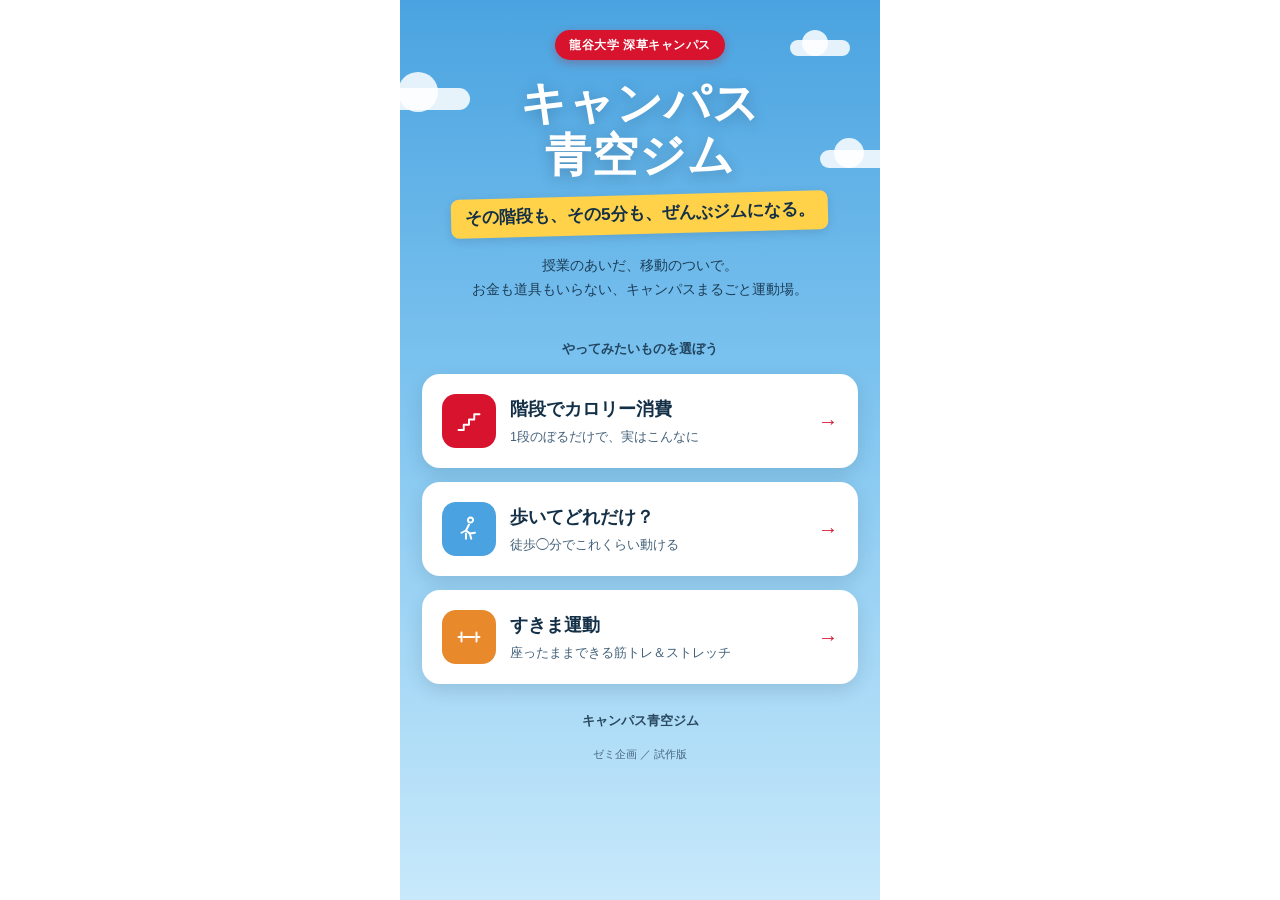
==== index.html @ 2e0bf1ea "Add files via upload" ====
<!DOCTYPE html>
<html lang="ja">
<head>
<meta charset="UTF-8">
<meta name="viewport" content="width=device-width, initial-scale=1.0">
<title>キャンパス青空ジム</title>
<link rel="stylesheet" href="campus.css">
</head>
<body>

<div class="sky">
  <div class="cloud cloud-1"></div>
  <div class="cloud cloud-2"></div>
  <div class="cloud cloud-3"></div>

  <header class="top">
    <div class="badge">龍谷大学 深草キャンパス</div>
    <h1 class="title">キャンパス<br>青空ジム</h1>
    <p class="catch">その階段も、その5分も、ぜんぶジムになる。</p>
    <p class="lead">授業のあいだ、移動のついで。<br>お金も道具もいらない、キャンパスまるごと運動場。</p>
  </header>

  <main class="menu">
    <p class="menu-label">やってみたいものを選ぼう</p>

    <a href="stairs.html" class="mbtn mbtn-stairs">
      <span class="mbtn-icon" aria-hidden="true">
        <svg viewBox="0 0 40 40" fill="none" stroke="currentColor" stroke-width="2.6" stroke-linecap="round" stroke-linejoin="round">
          <path d="M6 32h7v-7h7v-7h7v-7h7"/>
        </svg>
      </span>
      <span class="mbtn-text">
        <span class="mbtn-title">階段でカロリー消費</span>
        <span class="mbtn-sub">1段のぼるだけで、実はこんなに</span>
      </span>
      <span class="mbtn-arrow" aria-hidden="true">→</span>
    </a>

    <a href="walk.html" class="mbtn mbtn-walk">
      <span class="mbtn-icon" aria-hidden="true">
        <svg viewBox="0 0 40 40" fill="none" stroke="currentColor" stroke-width="2.6" stroke-linecap="round" stroke-linejoin="round">
          <circle cx="22" cy="8" r="3.4"/>
          <path d="M20 14l-4 8 5 4 2 7"/>
          <path d="M16 22l-6 3"/>
          <path d="M21 26l7-1"/>
          <path d="M16 33l0-7"/>
        </svg>
      </span>
      <span class="mbtn-text">
        <span class="mbtn-title">歩いてどれだけ？</span>
        <span class="mbtn-sub">徒歩◯分でこれくらい動ける</span>
      </span>
      <span class="mbtn-arrow" aria-hidden="true">→</span>
    </a>

    <a href="sukima.html" class="mbtn mbtn-training">
      <span class="mbtn-icon" aria-hidden="true">
        <svg viewBox="0 0 40 40" fill="none" stroke="currentColor" stroke-width="2.6" stroke-linecap="round" stroke-linejoin="round">
          <path d="M6 20h4M30 20h4"/>
          <path d="M10 14v12M30 14v12"/>
          <path d="M13 20h14"/>
        </svg>
      </span>
      <span class="mbtn-text">
        <span class="mbtn-title">すきま運動</span>
        <span class="mbtn-sub">座ったままできる筋トレ＆ストレッチ</span>
      </span>
      <span class="mbtn-arrow" aria-hidden="true">→</span>
    </a>
  </main>

  <footer class="foot">
    <p>キャンパス青空ジム</p>
    <p class="foot-note">ゼミ企画 ／ 試作版</p>
  </footer>
</div>

</body>
</html>
---- campus.css ----
:root {
  /* 青空ベース */
  --sky-top: #4aa3e0;
  --sky-mid: #7cc3ef;
  --sky-low: #c8e9fb;
  /* 龍谷レッド（アクセント） */
  --ryu-red: #d7132e;
  --ryu-red-dark: #b30f26;
  /* 補助色 */
  --ink: #143047;
  --ink-soft: #43617a;
  --white: #ffffff;
  --card: #ffffff;
  --sun: #ffd24a;
}

* { box-sizing: border-box; }

html, body { margin: 0; padding: 0; }

body {
  font-family: "Hiragino Sans", "Yu Gothic", "Hiragino Kaku Gothic ProN", sans-serif;
  color: var(--ink);
  line-height: 1.7;
  -webkit-font-smoothing: antialiased;
}

a { text-decoration: none; color: inherit; }

/* 空のグラデ背景。スマホ縦を前提に、中央寄せで最大幅を絞る */
.sky {
  min-height: 100vh;
  max-width: 480px;
  margin: 0 auto;
  padding: 0 22px 40px;
  position: relative;
  overflow: hidden;
  background: linear-gradient(180deg, var(--sky-top) 0%, var(--sky-mid) 42%, var(--sky-low) 100%);
}

/* ふわっと浮かぶ雲 */
.cloud {
  position: absolute;
  background: rgba(255,255,255,0.85);
  border-radius: 100px;
  filter: blur(0.4px);
  pointer-events: none;
}
.cloud::before, .cloud::after {
  content: "";
  position: absolute;
  background: rgba(255,255,255,0.85);
  border-radius: 100px;
}
.cloud-1 { width: 90px; height: 22px; top: 88px; left: -20px; animation: drift 26s linear infinite; }
.cloud-1::before { width: 40px; height: 40px; top: -16px; left: 18px; }
.cloud-2 { width: 70px; height: 18px; top: 150px; right: -10px; animation: drift2 32s linear infinite; }
.cloud-2::before { width: 30px; height: 30px; top: -12px; left: 14px; }
.cloud-3 { width: 60px; height: 16px; top: 40px; right: 30px; animation: drift2 40s linear infinite; }
.cloud-3::before { width: 26px; height: 26px; top: -10px; left: 12px; }

@keyframes drift {
  from { transform: translateX(0); }
  to { transform: translateX(520px); }
}
@keyframes drift2 {
  from { transform: translateX(0); }
  to { transform: translateX(-520px); }
}

@media (prefers-reduced-motion: reduce) {
  .cloud { animation: none !important; }
}

/* ヘッダー（ヒーロー） */
.top {
  position: relative;
  z-index: 2;
  padding: 30px 4px 22px;
  text-align: center;
}

.badge {
  display: inline-block;
  background: var(--ryu-red);
  color: var(--white);
  font-size: 12px;
  font-weight: 700;
  letter-spacing: 0.5px;
  padding: 5px 14px;
  border-radius: 999px;
  box-shadow: 0 3px 10px rgba(179,15,38,0.3);
}

.title {
  font-size: 46px;
  font-weight: 900;
  line-height: 1.12;
  margin: 18px 0 14px;
  color: var(--white);
  letter-spacing: 1px;
  text-shadow: 0 3px 14px rgba(20,48,71,0.28);
}

.catch {
  font-size: 17px;
  font-weight: 800;
  color: var(--ink);
  margin: 0 0 14px;
  background: var(--sun);
  display: inline-block;
  padding: 5px 14px;
  border-radius: 8px;
  transform: rotate(-1.5deg);
  box-shadow: 0 3px 10px rgba(20,48,71,0.15);
}

.lead {
  font-size: 14px;
  color: var(--ink);
  margin: 6px 0 0;
  opacity: 0.9;
}

/* メニュー */
.menu {
  position: relative;
  z-index: 2;
  margin-top: 14px;
}

.menu-label {
  font-size: 13px;
  font-weight: 700;
  color: var(--ink);
  text-align: center;
  margin: 0 0 14px;
  opacity: 0.85;
}

/* 大きな縦並びボタン */
.mbtn {
  display: flex;
  align-items: center;
  gap: 14px;
  background: var(--card);
  border-radius: 18px;
  padding: 18px 18px;
  margin-bottom: 14px;
  box-shadow: 0 6px 18px rgba(20,48,71,0.14);
  border: 2px solid transparent;
  transition: transform 0.16s ease, box-shadow 0.16s ease, border-color 0.16s ease;
}

.mbtn:active {
  transform: scale(0.98);
}

@media (hover: hover) {
  .mbtn:hover {
    transform: translateY(-3px);
    box-shadow: 0 12px 24px rgba(20,48,71,0.2);
    border-color: var(--ryu-red);
  }
}

.mbtn-icon {
  flex-shrink: 0;
  width: 54px;
  height: 54px;
  border-radius: 14px;
  display: flex;
  align-items: center;
  justify-content: center;
  color: var(--white);
}
.mbtn-icon svg { width: 30px; height: 30px; }

.mbtn-stairs .mbtn-icon { background: var(--ryu-red); }
.mbtn-walk .mbtn-icon { background: var(--sky-top); }
.mbtn-training .mbtn-icon { background: #e8892b; }
.mbtn-stretch .mbtn-icon { background: #3aa88a; }

.mbtn-text {
  flex: 1;
  display: flex;
  flex-direction: column;
  gap: 2px;
}

.mbtn-title {
  font-size: 18px;
  font-weight: 800;
  color: var(--ink);
}

.mbtn-sub {
  font-size: 12.5px;
  color: var(--ink-soft);
}

.mbtn-arrow {
  flex-shrink: 0;
  font-size: 20px;
  font-weight: 700;
  color: var(--ryu-red);
}

/* フッター */
.foot {
  position: relative;
  z-index: 2;
  text-align: center;
  margin-top: 26px;
  font-size: 13px;
  font-weight: 700;
  color: var(--ink);
  opacity: 0.85;
}
.foot-note {
  font-size: 11px;
  font-weight: 500;
  opacity: 0.8;
  margin-top: 2px;
}

/* ============================================
   下位ページ共通（階段・歩く・すきま運動）
   ============================================ */

.page { padding-bottom: 30px; }

/* ページ見出し */
.phead {
  position: relative;
  z-index: 2;
  text-align: center;
  padding: 18px 4px 20px;
}

.back {
  position: absolute;
  top: 18px;
  left: 0;
  font-size: 14px;
  font-weight: 700;
  color: var(--white);
  background: rgba(20,48,71,0.22);
  padding: 6px 14px;
  border-radius: 999px;
}

.phead-icon {
  width: 62px;
  height: 62px;
  border-radius: 16px;
  display: flex;
  align-items: center;
  justify-content: center;
  color: var(--white);
  margin: 40px auto 14px;
  box-shadow: 0 6px 16px rgba(20,48,71,0.2);
}
.phead-icon svg { width: 34px; height: 34px; }
.phead-icon-stairs { background: var(--ryu-red); }
.phead-icon-walk { background: var(--sky-top); }
.phead-icon-training { background: #e8892b; }

.ptitle {
  font-size: 27px;
  font-weight: 900;
  color: var(--white);
  margin: 0 0 12px;
  text-shadow: 0 2px 10px rgba(20,48,71,0.25);
}

.psub {
  font-size: 14px;
  color: var(--ink);
  margin: 0;
  opacity: 0.92;
}

/* 本文 */
.pbody {
  position: relative;
  z-index: 2;
}

.card-plain, .card-accent, .card-slider {
  background: var(--white);
  border-radius: 18px;
  padding: 22px 20px;
  margin-bottom: 16px;
  box-shadow: 0 6px 18px rgba(20,48,71,0.14);
}

.card-accent {
  background: #fff6da;
  border: 2px solid var(--sun);
}

.sec-h {
  font-size: 18px;
  font-weight: 800;
  color: var(--ink);
  margin: 0 0 6px;
}
.sec-h-w {
  font-size: 16px;
  font-weight: 800;
  color: var(--ink);
  margin: 0 0 8px;
}
.sec-note {
  font-size: 12.5px;
  color: var(--ink-soft);
  margin: 0 0 16px;
}

/* 階段の行 */
.stair-row {
  display: flex;
  align-items: center;
  gap: 12px;
  padding: 12px 0;
  border-top: 1px solid #eef3f7;
}
.stair-row:first-of-type { border-top: none; }

.stair-floor {
  flex-shrink: 0;
  width: 56px;
  font-size: 15px;
  font-weight: 800;
  color: var(--ryu-red);
}
.stair-kcal {
  flex-shrink: 0;
  width: 78px;
  font-size: 13px;
  color: var(--ink-soft);
}
.stair-kcal b {
  font-size: 20px;
  color: var(--ink);
}
.stair-conv {
  flex: 1;
  font-size: 13px;
  color: var(--ink);
  background: var(--sky-low);
  padding: 5px 10px;
  border-radius: 8px;
  text-align: center;
}

.card-accent p { margin: 0; font-size: 14px; }
.card-accent b { color: var(--ryu-red-dark); }

/* tips */
.tips {
  margin: 0;
  padding-left: 20px;
}
.tips li {
  font-size: 14px;
  margin-bottom: 8px;
}

/* すきま運動 */
.group-h {
  display: flex;
  align-items: center;
  gap: 10px;
  font-size: 15px;
  font-weight: 800;
  color: var(--white);
  margin: 6px 0 12px;
  text-shadow: 0 2px 8px rgba(20,48,71,0.25);
}
.group-tag {
  font-size: 12px;
  font-weight: 800;
  color: var(--white);
  padding: 3px 10px;
  border-radius: 999px;
}
.tag-kin { background: #e8892b; }
.tag-str { background: #3aa88a; }

.ex-card {
  background: var(--white);
  border-radius: 14px;
  padding: 16px 18px;
  margin-bottom: 12px;
  box-shadow: 0 4px 14px rgba(20,48,71,0.12);
}
.ex-num {
  font-size: 12px;
  font-weight: 800;
  color: var(--sky-top);
  letter-spacing: 1px;
}
.ex-title {
  font-size: 17px;
  font-weight: 800;
  color: var(--ink);
  margin: 2px 0 8px;
}
.ex-how {
  font-size: 13.5px;
  color: var(--ink-soft);
  margin: 0;
  line-height: 1.7;
}

/* ウォーキングのスライダー */
.card-slider { text-align: center; }

.minutes-display {
  font-size: 17px;
  font-weight: 700;
  color: var(--ink);
  margin-bottom: 16px;
}
.minutes-display #minVal {
  font-size: 34px;
  font-weight: 900;
  color: var(--ryu-red);
}
.min-unit { font-size: 18px; font-weight: 800; color: var(--ryu-red); }

.slider {
  -webkit-appearance: none;
  appearance: none;
  width: 100%;
  height: 10px;
  border-radius: 999px;
  background: #d7e6f2;
  outline: none;
  margin: 4px 0 6px;
}
.slider::-webkit-slider-thumb {
  -webkit-appearance: none;
  appearance: none;
  width: 30px;
  height: 30px;
  border-radius: 50%;
  background: var(--white);
  border: 4px solid var(--ryu-red);
  cursor: pointer;
  box-shadow: 0 2px 8px rgba(20,48,71,0.25);
}
.slider::-moz-range-thumb {
  width: 30px;
  height: 30px;
  border-radius: 50%;
  background: var(--white);
  border: 4px solid var(--ryu-red);
  cursor: pointer;
}
.slider-scale {
  display: flex;
  justify-content: space-between;
  font-size: 11px;
  color: var(--ink-soft);
  margin-bottom: 20px;
}

.result-grid {
  display: grid;
  grid-template-columns: repeat(3, 1fr);
  gap: 10px;
  margin-bottom: 16px;
}
.result-box {
  background: var(--sky-low);
  border-radius: 12px;
  padding: 12px 6px;
}
.result-label {
  font-size: 11px;
  color: var(--ink-soft);
  margin-bottom: 4px;
}
.result-val {
  font-size: 22px;
  font-weight: 900;
  color: var(--ink);
  line-height: 1;
}
.result-val .unit {
  font-size: 12px;
  font-weight: 700;
  color: var(--ink-soft);
  margin-left: 1px;
}

.conv-line {
  font-size: 14px;
  color: var(--ink);
  background: var(--sun);
  border-radius: 10px;
  padding: 10px;
}
.conv-line b { color: var(--ink); }

/* 応援メッセージ・戻るボタン */
.cheer {
  text-align: center;
  font-size: 14px;
  font-weight: 700;
  color: var(--white);
  margin: 22px 8px;
  text-shadow: 0 2px 8px rgba(20,48,71,0.25);
}

.back-btn {
  display: block;
  text-align: center;
  background: var(--white);
  color: var(--ink);
  font-weight: 800;
  font-size: 15px;
  padding: 15px;
  border-radius: 14px;
  box-shadow: 0 6px 16px rgba(20,48,71,0.16);
  margin-top: 6px;
}
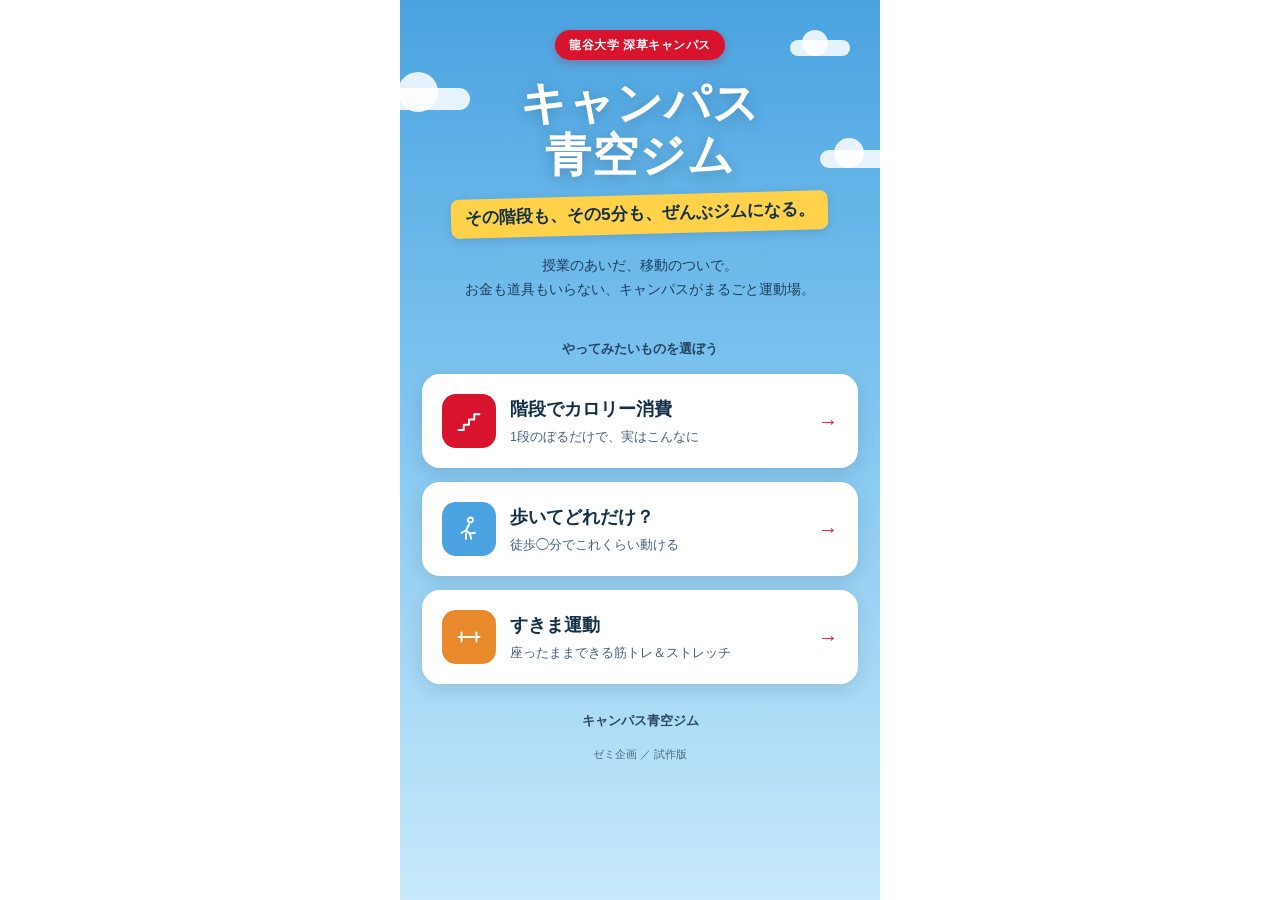
==== commit 4f1db483: "Update index.html" ====
--- a/index.html
+++ b/index.html
@@ -17,7 +17,7 @@
     <div class="badge">龍谷大学 深草キャンパス</div>
     <h1 class="title">キャンパス<br>青空ジム</h1>
     <p class="catch">その階段も、その5分も、ぜんぶジムになる。</p>
-    <p class="lead">授業のあいだ、移動のついで。<br>お金も道具もいらない、キャンパスまるごと運動場。</p>
+    <p class="lead">授業のあいだ、移動のついで。<br>お金も道具もいらない、キャンパスがまるごと運動場。</p>
   </header>
 
   <main class="menu">
